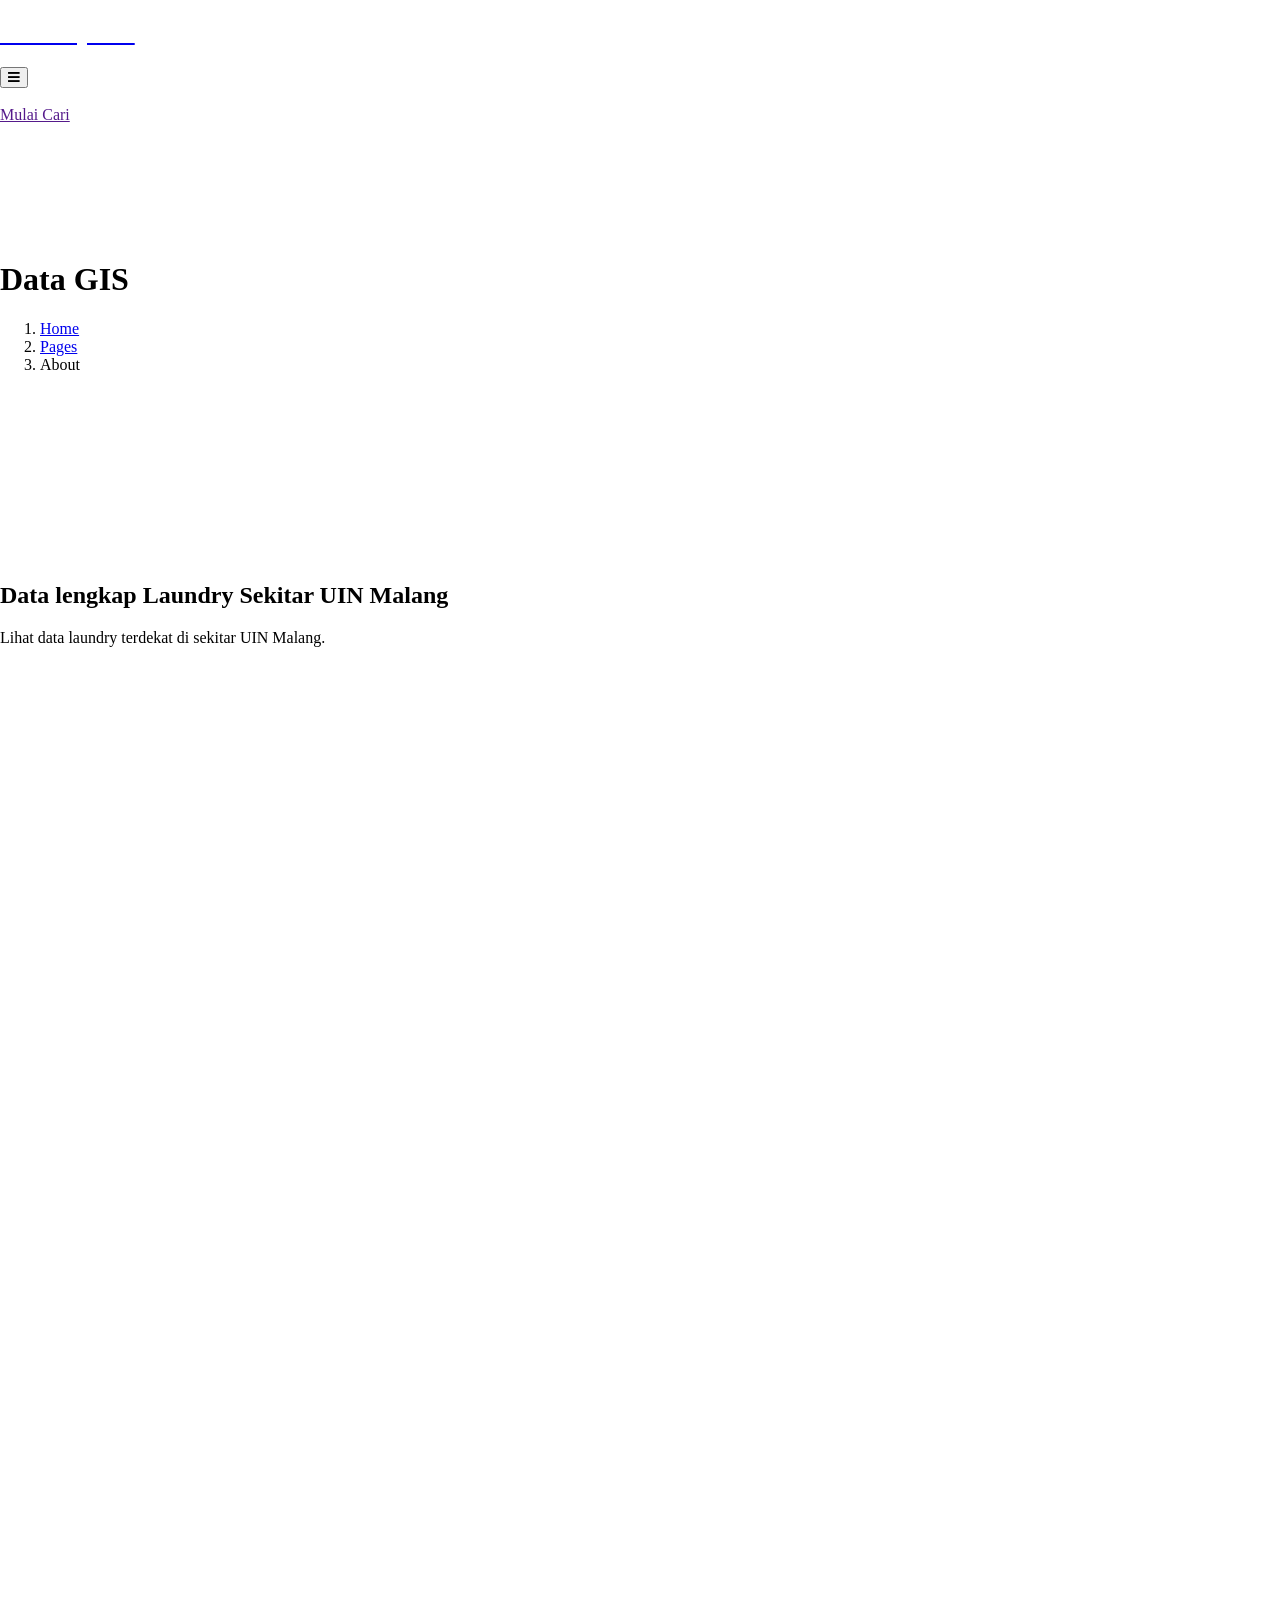
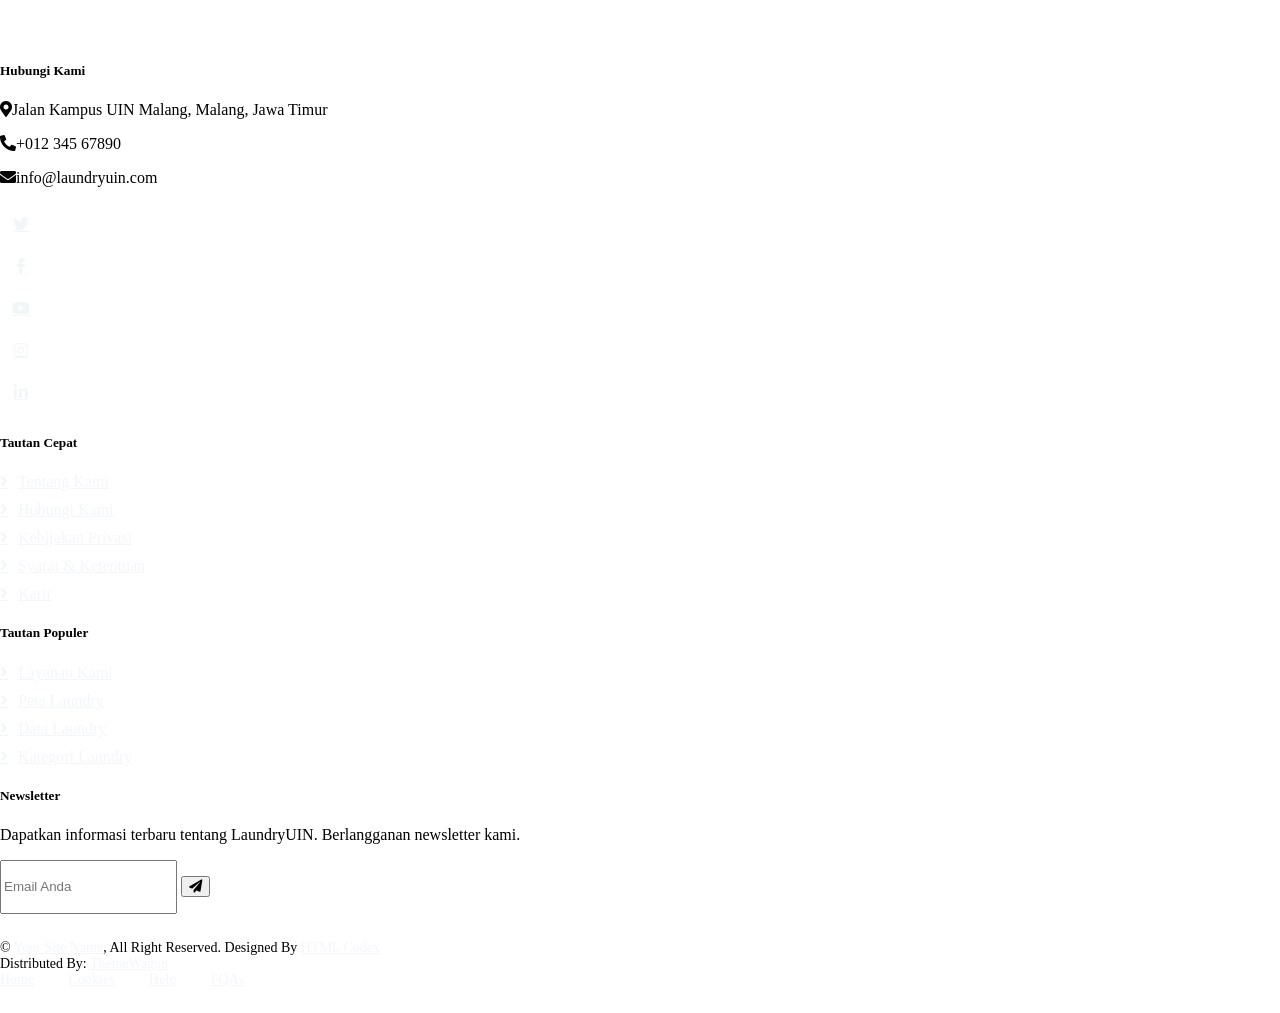
==== data.html @ 1e0da0b4 "Adding the Project into Github" ====
<!DOCTYPE html>
<html lang="en">
  <head>
    <meta charset="utf-8" />
    <title>BizConsult - Consulting HTML Template</title>
    <meta content="width=device-width, initial-scale=1.0" name="viewport" />
    <meta content="" name="keywords" />
    <meta content="" name="description" />

    <!-- Favicon -->
    <link href="img/favicon.ico" rel="icon" />

    <!-- Google Web Fonts -->
    <link rel="preconnect" href="https://fonts.googleapis.com" />
    <link rel="preconnect" href="https://fonts.gstatic.com" crossorigin />
    <link
      href="https://fonts.googleapis.com/css2?family=Heebo:wght@400;500;600&family=Inter:wght@700;800&display=swap"
      rel="stylesheet"
    />

    <!-- Icon Font Stylesheet -->
    <link
      href="https://cdnjs.cloudflare.com/ajax/libs/font-awesome/5.10.0/css/all.min.css"
      rel="stylesheet"
    />
    <link
      href="https://cdn.jsdelivr.net/npm/bootstrap-icons@1.4.1/font/bootstrap-icons.css"
      rel="stylesheet"
    />

    <!-- Libraries Stylesheet -->
    <link href="lib/animate/animate.min.css" rel="stylesheet" />
    <link href="lib/owlcarousel/assets/owl.carousel.min.css" rel="stylesheet" />

    <!-- Customized Bootstrap Stylesheet -->
    <link href="css/bootstrap.min.css" rel="stylesheet" />

    <!-- Template Stylesheet -->
    <link href="css/style.css" rel="stylesheet" />
    <style>
      body {
        margin: 0;
        padding: 0;
      }

      iframe {
        width: 100%;
        height: 100vh; /* Tinggi 100% dari viewport height */
        border: none;
      }
    </style>
  </head>

  <body>
    <div class="container-xxl bg-white p-0">
      <!-- Spinner Start -->
      <div
        id="spinner"
        class="show bg-white position-fixed translate-middle w-100 vh-100 top-50 start-50 d-flex align-items-center justify-content-center"
      >
        <div
          class="spinner-border text-primary"
          style="width: 3rem; height: 3rem"
          role="status"
        >
          <span class="sr-only">Loading...</span>
        </div>
      </div>
      <!-- Spinner End -->

      <!-- Navbar & Hero Start -->
      <div class="container-xxl position-relative p-0">
        <nav
          class="navbar navbar-expand-lg navbar-light px-4 px-lg-5 py-3 py-lg-0"
        >
          <a href="index.html" class="navbar-brand p-0">
            <h1 class="m-0">LaundryUIN</h1>
            <!-- <img src="img/logo.png" alt="Logo"> -->
          </a>
          <button
            class="navbar-toggler"
            type="button"
            data-bs-toggle="collapse"
            data-bs-target="#navbarCollapse"
          >
            <span class="fa fa-bars"></span>
          </button>
          <div class="collapse navbar-collapse" id="navbarCollapse">
            <div class="navbar-nav ms-auto py-0">
              <a href="index.html" class="nav-item nav-link">Home</a>
              <a href="peta.html" class="nav-item nav-link">Peta GIS</a>
              <a href="data.html" class="nav-item nav-link active"
                >Data Laundry</a
              >
              <a href="kategori.html" class="nav-item nav-link"
                >Kategori Laundry</a
              >
            </div>
            <a
              href=""
              class="btn btn-light rounded-pill text-primary py-2 px-4 ms-lg-5"
              >Mulai Cari</a
            >
          </div>
        </nav>

        <div class="container-xxl bg-primary page-header">
          <div class="container text-center">
            <h1 class="text-white animated zoomIn mb-3">Data GIS</h1>
            <nav aria-label="breadcrumb">
              <ol class="breadcrumb justify-content-center">
                <li class="breadcrumb-item">
                  <a class="text-white" href="#">Home</a>
                </li>
                <li class="breadcrumb-item">
                  <a class="text-white" href="#">Pages</a>
                </li>
                <li
                  class="breadcrumb-item text-white active"
                  aria-current="page"
                >
                  About
                </li>
              </ol>
            </nav>
          </div>
        </div>
      </div>
      <!-- Navbar & Hero End -->

      <!-- WebGIS Section Start -->
      <div class="container-xxl">
        <div class="text-center my-5">
          <h2 class="mb-4">Data lengkap Laundry Sekitar UIN Malang</h2>
          <p class="text-muted">
            Lihat data laundry terdekat di sekitar UIN Malang.
          </p>
        </div>
        <!-- Embedded WebGIS -->
        <iframe
          src="http://localhost:8080/mapstore/dashboard-embedded.html#/55"
        ></iframe>
      </div>
      <!-- WebGIS Section End -->

      <!-- Footer Start -->
      <div
        class="container-fluid bg-dark text-light footer pt-5 wow fadeIn"
        data-wow-delay="0.1s"
        style="margin-top: 6rem"
      >
        <div class="container py-5">
          <div class="row g-5">
            <div class="col-md-6 col-lg-3">
              <h5 class="text-white mb-4">Hubungi Kami</h5>
              <p>
                <i class="fa fa-map-marker-alt me-3"></i>Jalan Kampus UIN
                Malang, Malang, Jawa Timur
              </p>
              <p><i class="fa fa-phone-alt me-3"></i>+012 345 67890</p>
              <p><i class="fa fa-envelope me-3"></i>info@laundryuin.com</p>
              <div class="d-flex pt-2">
                <a class="btn btn-outline-light btn-social" href="#"
                  ><i class="fab fa-twitter"></i
                ></a>
                <a class="btn btn-outline-light btn-social" href="#"
                  ><i class="fab fa-facebook-f"></i
                ></a>
                <a class="btn btn-outline-light btn-social" href="#"
                  ><i class="fab fa-youtube"></i
                ></a>
                <a class="btn btn-outline-light btn-social" href="#"
                  ><i class="fab fa-instagram"></i
                ></a>
                <a class="btn btn-outline-light btn-social" href="#"
                  ><i class="fab fa-linkedin-in"></i
                ></a>
              </div>
            </div>
            <div class="col-md-6 col-lg-3">
              <h5 class="text-white mb-4">Tautan Cepat</h5>
              <a class="btn btn-link" href="#">Tentang Kami</a>
              <a class="btn btn-link" href="#">Hubungi Kami</a>
              <a class="btn btn-link" href="#">Kebijakan Privasi</a>
              <a class="btn btn-link" href="#">Syarat & Ketentuan</a>
              <a class="btn btn-link" href="#">Karir</a>
            </div>
            <div class="col-md-6 col-lg-3">
              <h5 class="text-white mb-4">Tautan Populer</h5>
              <a class="btn btn-link" href="#">Layanan Kami</a>
              <a class="btn btn-link" href="#">Peta Laundry</a>
              <a class="btn btn-link" href="#">Data Laundry</a>
              <a class="btn btn-link" href="#">Kategori Laundry</a>
              <!-- Tambahkan tautan populer lainnya sesuai kebutuhan -->
            </div>
            <div class="col-md-6 col-lg-3">
              <h5 class="text-white mb-4">Newsletter</h5>
              <p>
                Dapatkan informasi terbaru tentang LaundryUIN. Berlangganan
                newsletter kami.
              </p>
              <div class="position-relative w-100 mt-3">
                <input
                  class="form-control border-0 rounded-pill w-100 ps-4 pe-5"
                  type="text"
                  placeholder="Email Anda"
                  style="height: 48px"
                />
                <button
                  type="button"
                  class="btn shadow-none position-absolute top-0 end-0 mt-1 me-2"
                >
                  <i class="fa fa-paper-plane text-primary fs-4"></i>
                </button>
              </div>
            </div>
          </div>
        </div>
        <div class="container">
          <div class="copyright">
            <div class="row">
              <div class="col-md-6 text-center text-md-start mb-3 mb-md-0">
                &copy; <a class="border-bottom" href="#">Your Site Name</a>, All
                Right Reserved.

                <!--/*** This template is free as long as you keep the footer author’s credit link/attribution link/backlink. If you'd like to use the template without the footer author’s credit link/attribution link/backlink, you can purchase the Credit Removal License from "https://htmlcodex.com/credit-removal". Thank you for your support. ***/-->
                Designed By
                <a class="border-bottom" href="https://htmlcodex.com"
                  >HTML Codex</a
                >
                <br />Distributed By:
                <a
                  class="border-bottom"
                  href="https://themewagon.com"
                  target="_blank"
                  >ThemeWagon</a
                >
              </div>
              <div class="col-md-6 text-center text-md-end">
                <div class="footer-menu">
                  <a href="">Home</a>
                  <a href="">Cookies</a>
                  <a href="">Help</a>
                  <a href="">FQAs</a>
                </div>
              </div>
            </div>
          </div>
        </div>
      </div>
      <!-- Footer End -->

      <!-- Back to Top -->
      <a href="#" class="btn btn-lg btn-primary btn-lg-square back-to-top"
        ><i class="bi bi-arrow-up"></i
      ></a>
    </div>

    <!-- JavaScript Libraries -->
    <script src="https://code.jquery.com/jquery-3.4.1.min.js"></script>
    <script src="https://cdn.jsdelivr.net/npm/bootstrap@5.0.0/dist/js/bootstrap.bundle.min.js"></script>
    <script src="lib/wow/wow.min.js"></script>
    <script src="lib/easing/easing.min.js"></script>
    <script src="lib/waypoints/waypoints.min.js"></script>
    <script src="lib/owlcarousel/owl.carousel.min.js"></script>

    <!-- Template Javascript -->
    <script src="js/main.js"></script>
  </body>
</html>
---- css/style.css ----
/********** Template CSS **********/
:root {
    --primary: #00B98E;
    --light: #F3F6F8;
    --dark: #0E2E50;
}


/*** Spinner ***/
#spinner {
    opacity: 0;
    visibility: hidden;
    transition: opacity .5s ease-out, visibility 0s linear .5s;
    z-index: 99999;
}

#spinner.show {
    transition: opacity .5s ease-out, visibility 0s linear 0s;
    visibility: visible;
    opacity: 1;
}

.back-to-top {
    position: fixed;
    display: none;
    right: 45px;
    bottom: 45px;
    z-index: 99;
}

.my-6 {
    margin-top: 6rem;
    margin-bottom: 6rem;
}

.py-6 {
    padding-top: 6rem;
    padding-bottom: 6rem;
}


/*** Button ***/
.btn {
    font-weight: 500;
    transition: .5s;
}

.btn.btn-primary,
.btn.btn-outline-primary:hover {
    color: #FFFFFF;
}

.btn-square {
    width: 38px;
    height: 38px;
}

.btn-sm-square {
    width: 32px;
    height: 32px;
}

.btn-lg-square {
    width: 48px;
    height: 48px;
}

.btn-square,
.btn-sm-square,
.btn-lg-square {
    padding: 0;
    display: flex;
    align-items: center;
    justify-content: center;
    font-weight: normal;
    border-radius: 50px;
}


/*** Navbar ***/
.navbar .navbar-nav .nav-link {
    position: relative;
    margin-left: 25px;
    padding: 35px 0;
    color: #FFFFFF;
    font-weight: 500;
    outline: none;
    transition: .5s;
}

.navbar .navbar-nav .nav-link:hover,
.navbar .navbar-nav .nav-link.active {
    color: #FFFFFF;
}

.sticky-top.navbar .navbar-nav .nav-link {
    padding: 20px 0;
    color: var(--dark);
}

.sticky-top.navbar .navbar-nav .nav-link:hover,
.sticky-top.navbar .navbar-nav .nav-link.active {
    color: var(--primary);
}

.navbar .navbar-brand h1 {
    color: #FFFFFF;
}

.navbar .navbar-brand img {
    max-height: 60px;
    transition: .5s;
}

.sticky-top.navbar .navbar-brand img {
    max-height: 45px;
}

@media (max-width: 991.98px) {
    .sticky-top.navbar {
        position: relative;
        background: #FFFFFF;
    }

    .navbar .navbar-collapse {
        margin-top: 15px;
        border-top: 1px solid #DDDDDD;
    }

    .navbar .navbar-nav .nav-link,
    .sticky-top.navbar .navbar-nav .nav-link {
        padding: 10px 0;
        margin-left: 0;
        color: var(--dark);
    }

    .navbar .navbar-nav .nav-link:hover,
    .navbar .navbar-nav .nav-link.active {
        color: var(--primary);
    }

    .navbar .navbar-brand h1 {
        color: var(--primary);
    }

    .navbar .navbar-brand img {
        max-height: 45px;
    }
}

@media (min-width: 992px) {
    .navbar {
        position: absolute;
        width: 100%;
        top: 0;
        left: 0;
        border-bottom: 1px solid rgba(256, 256, 256, .2);
        z-index: 999;
    }
    
    .sticky-top.navbar {
        position: fixed;
        background: #FFFFFF;
    }

    .navbar .navbar-nav .nav-link::before {
        position: absolute;
        content: "";
        width: 100%;
        height: 2px;
        bottom: 10px;
        left: 0;
        background: #FFFFFF;
        opacity: 0;
        transition: .5s;
    }

    .sticky-top.navbar .navbar-nav .nav-link::before {
        background: var(--primary);
    }

    .navbar .navbar-nav .nav-link:hover::before,
    .navbar .navbar-nav .nav-link.active::before {
        bottom: -1px;
        left: 0;
        opacity: 1;
    }

    .navbar .navbar-nav .nav-link.nav-contact::before {
        display: none;
    }

    .sticky-top.navbar .navbar-brand h1 {
        color: var(--primary);
    }

    .navbar .nav-item .dropdown-menu {
        display: block;
        visibility: hidden;
        top: 100%;
        transform: rotateX(-75deg);
        transform-origin: 0% 0%;
        transition: .5s;
        opacity: 0;
    }

    .navbar .nav-item:hover .dropdown-menu {
        transform: rotateX(0deg);
        visibility: visible;
        transition: .5s;
        opacity: 1;
    }
}


/*** Hero Header ***/
.hero-header {
    margin-bottom: 6rem;
    padding: 12rem 0 9rem 0;
    background: url(../img/shape-bottom.png) center bottom no-repeat;
}

.page-header {
    margin-bottom: 6rem;
    padding: 12rem 0 6rem 0;
}

@media (max-width: 991.98px) {
    .hero-header {
        padding: 6rem 0 9rem 0;
    }

    .page-header {
        padding: 6rem 0;
    }
}

.page-header .breadcrumb-item+.breadcrumb-item::before {
    color: rgba(256, 256, 256, .5);
}


/*** Service ***/
.service-item {
    box-shadow: 0 0 45px rgba(0, 0, 0, .07);
    border: 1px solid transparent;
    transition: .5s;
}

.service-item:hover {
    box-shadow: none;
    border-color: var(--primary);
}

.service-item .service-icon,
.service-item .service-btn {
    margin: -1px 0 0 -1px;
    width: 65px;
    height: 65px;
    display: flex;
    align-items: center;
    justify-content: center;
    color: #FFFFFF;
    background: var(--primary);
    border-radius: 5px 0;
    transition: .5s;
}

.service-item .service-btn {
    margin: -1px -1px 0 0;
    border-radius: 0 5px;
    opacity: 0;
}

.service-item:hover .service-btn {
    opacity: 1;
}


/*** Testimonial ***/
.testimonial-carousel .owl-item .testimonial-item {
    box-shadow: 0 0 45px rgba(0, 0, 0, .07);
    border: 1px solid transparent;
    transform: scale(.85);
    transition: .5s;
}

.testimonial-carousel .owl-item.center .testimonial-item {
    box-shadow: none;
    border-color: var(--primary);
    transform: scale(1);
}

.testimonial-carousel .owl-item .testimonial-item img {
    width: 50px;
    height: 50px;
}

.testimonial-carousel .owl-nav {
    margin-top: 20px;
    display: flex;
    justify-content: center;
}

.testimonial-carousel .owl-nav .owl-prev,
.testimonial-carousel .owl-nav .owl-next {
    margin: 0 12px;
    width: 40px;
    height: 40px;
    display: flex;
    align-items: center;
    justify-content: center;
    color: var(--primary);
    border: 1px solid var(--primary);
    border-radius: 45px;
    transition: .5s;
}

.testimonial-carousel .owl-nav .owl-prev:hover,
.testimonial-carousel .owl-nav .owl-next:hover {
    color: #FFFFFF;
    background: var(--primary);
}


/*** Team ***/
.team-item {
    position: relative;
    padding: 30px;
    text-align: center;
    transition: .5s;
    z-index: 1;
}

.team-item::before,
.team-item::after {
    position: absolute;
    content: "";
    width: 100%;
    height: 40%;
    top: 0;
    left: 0;
    border-radius: 5px;
    background: #FFFFFF;
    box-shadow: 0 0 45px rgba(0, 0, 0, .07);
    transition: .5s;
    z-index: -1;
}

.team-item::after {
    top: auto;
    bottom: 0;
}

.team-item:hover::before,
.team-item:hover::after {
    background: var(--primary);
}

.team-item h5,
.team-item p {
    transition: .5s;
}

.team-item:hover h5,
.team-item:hover p {
    color: #FFFFFF;
}

.team-item img {
    padding: 15px;
    border: 1px solid var(--primary);
}


/*** Footer ***/
.footer .btn.btn-social {
    margin-right: 5px;
    width: 40px;
    height: 40px;
    display: flex;
    align-items: center;
    justify-content: center;
    color: var(--light);
    border: 1px solid rgba(256, 256, 256, .1);
    border-radius: 40px;
    transition: .3s;
}

.footer .btn.btn-social:hover {
    color: var(--primary);
}

.footer .btn.btn-link {
    display: block;
    margin-bottom: 10px;
    padding: 0;
    text-align: left;
    color: var(--light);
    font-weight: normal;
    transition: .3s;
}

.footer .btn.btn-link::before {
    position: relative;
    content: "\f105";
    font-family: "Font Awesome 5 Free";
    font-weight: 900;
    margin-right: 10px;
}

.footer .btn.btn-link:hover {
    letter-spacing: 1px;
    box-shadow: none;
}

.footer .copyright {
    padding: 25px 0;
    font-size: 14px;
    border-top: 1px solid rgba(256, 256, 256, .1);
}

.footer .copyright a {
    color: var(--light);
}

.footer .footer-menu a {
    margin-right: 15px;
    padding-right: 15px;
    border-right: 1px solid rgba(255, 255, 255, .1);
}

.footer .footer-menu a:last-child {
    margin-right: 0;
    padding-right: 0;
    border-right: none;
}
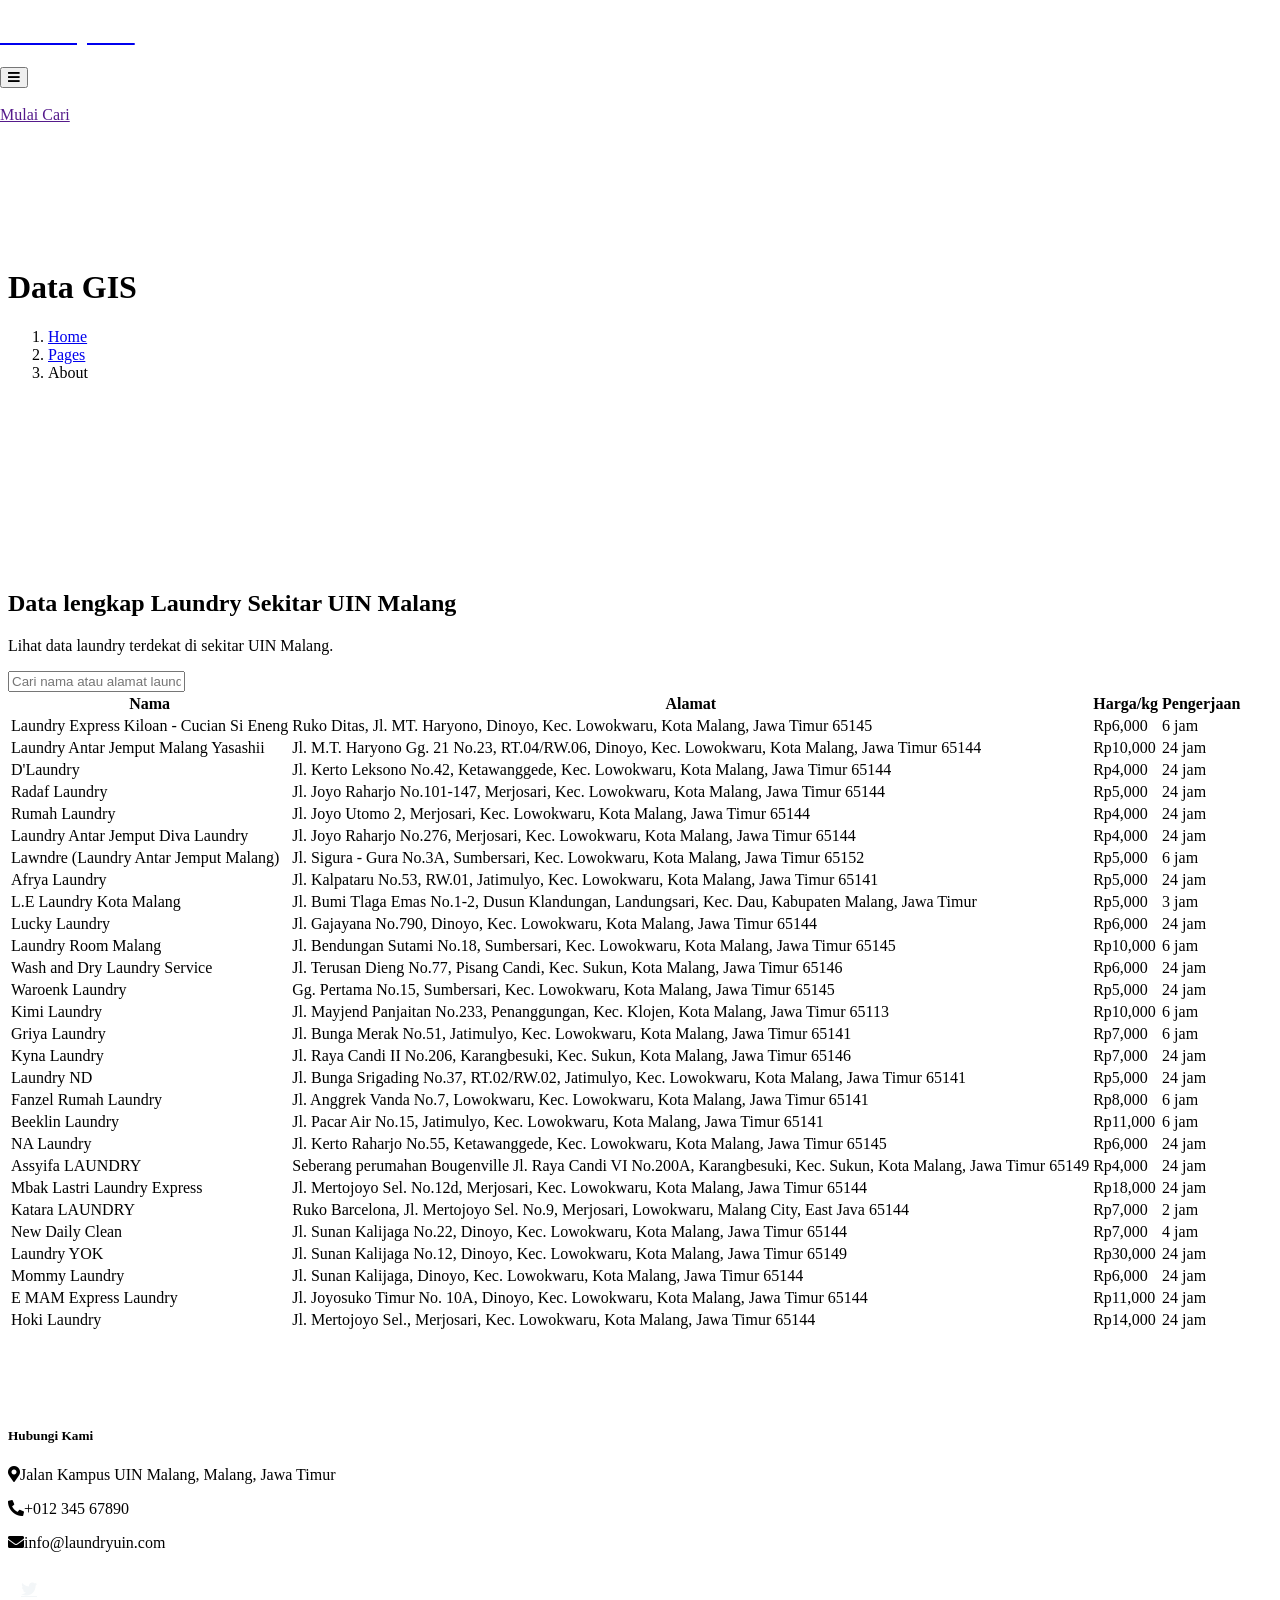
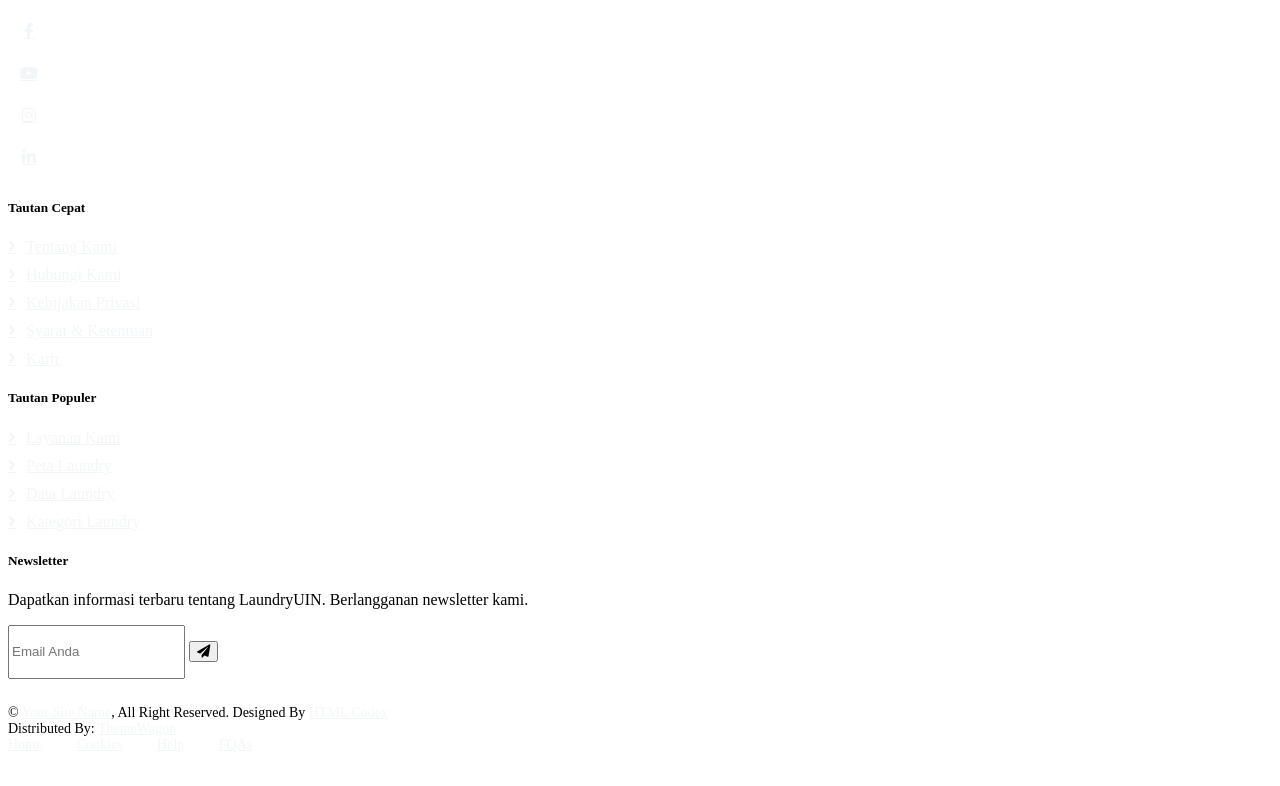
==== commit a47a14eb: "Replace broken Mapstore iframes with a real, self-contained Leaflet/JS app Every page (index, peta, " ====
--- a/data.html
+++ b/data.html
@@ -2,7 +2,7 @@
 <html lang="en">
   <head>
     <meta charset="utf-8" />
-    <title>BizConsult - Consulting HTML Template</title>
+    <title>LaundryUIN - Data GIS</title>
     <meta content="width=device-width, initial-scale=1.0" name="viewport" />
     <meta content="" name="keywords" />
     <meta content="" name="description" />
@@ -37,18 +37,6 @@
 
     <!-- Template Stylesheet -->
     <link href="css/style.css" rel="stylesheet" />
-    <style>
-      body {
-        margin: 0;
-        padding: 0;
-      }
-
-      iframe {
-        width: 100%;
-        height: 100vh; /* Tinggi 100% dari viewport height */
-        border: none;
-      }
-    </style>
   </head>
 
   <body>
@@ -137,9 +125,27 @@
           </p>
         </div>
         <!-- Embedded WebGIS -->
-        <iframe
-          src="http://localhost:8080/mapstore/dashboard-embedded.html#/55"
-        ></iframe>
+        <div class="mb-3">
+          <input
+            type="text"
+            id="laundry-search"
+            class="form-control"
+            placeholder="Cari nama atau alamat laundry..."
+          />
+        </div>
+        <div class="table-responsive mb-5">
+          <table class="table table-striped align-middle">
+            <thead>
+              <tr>
+                <th>Nama</th>
+                <th>Alamat</th>
+                <th class="text-end">Harga/kg</th>
+                <th class="text-end">Pengerjaan</th>
+              </tr>
+            </thead>
+            <tbody id="laundry-table-body"></tbody>
+          </table>
+        </div>
       </div>
       <!-- WebGIS Section End -->
 
@@ -266,5 +272,12 @@
 
     <!-- Template Javascript -->
     <script src="js/main.js"></script>
+
+    <!-- Laundry Data Table -->
+    <script src="js/laundry-data.js"></script>
+    <script src="js/data-table.js"></script>
+    <script>
+      initLaundryTable("laundry-table-body", "laundry-search");
+    </script>
   </body>
 </html>
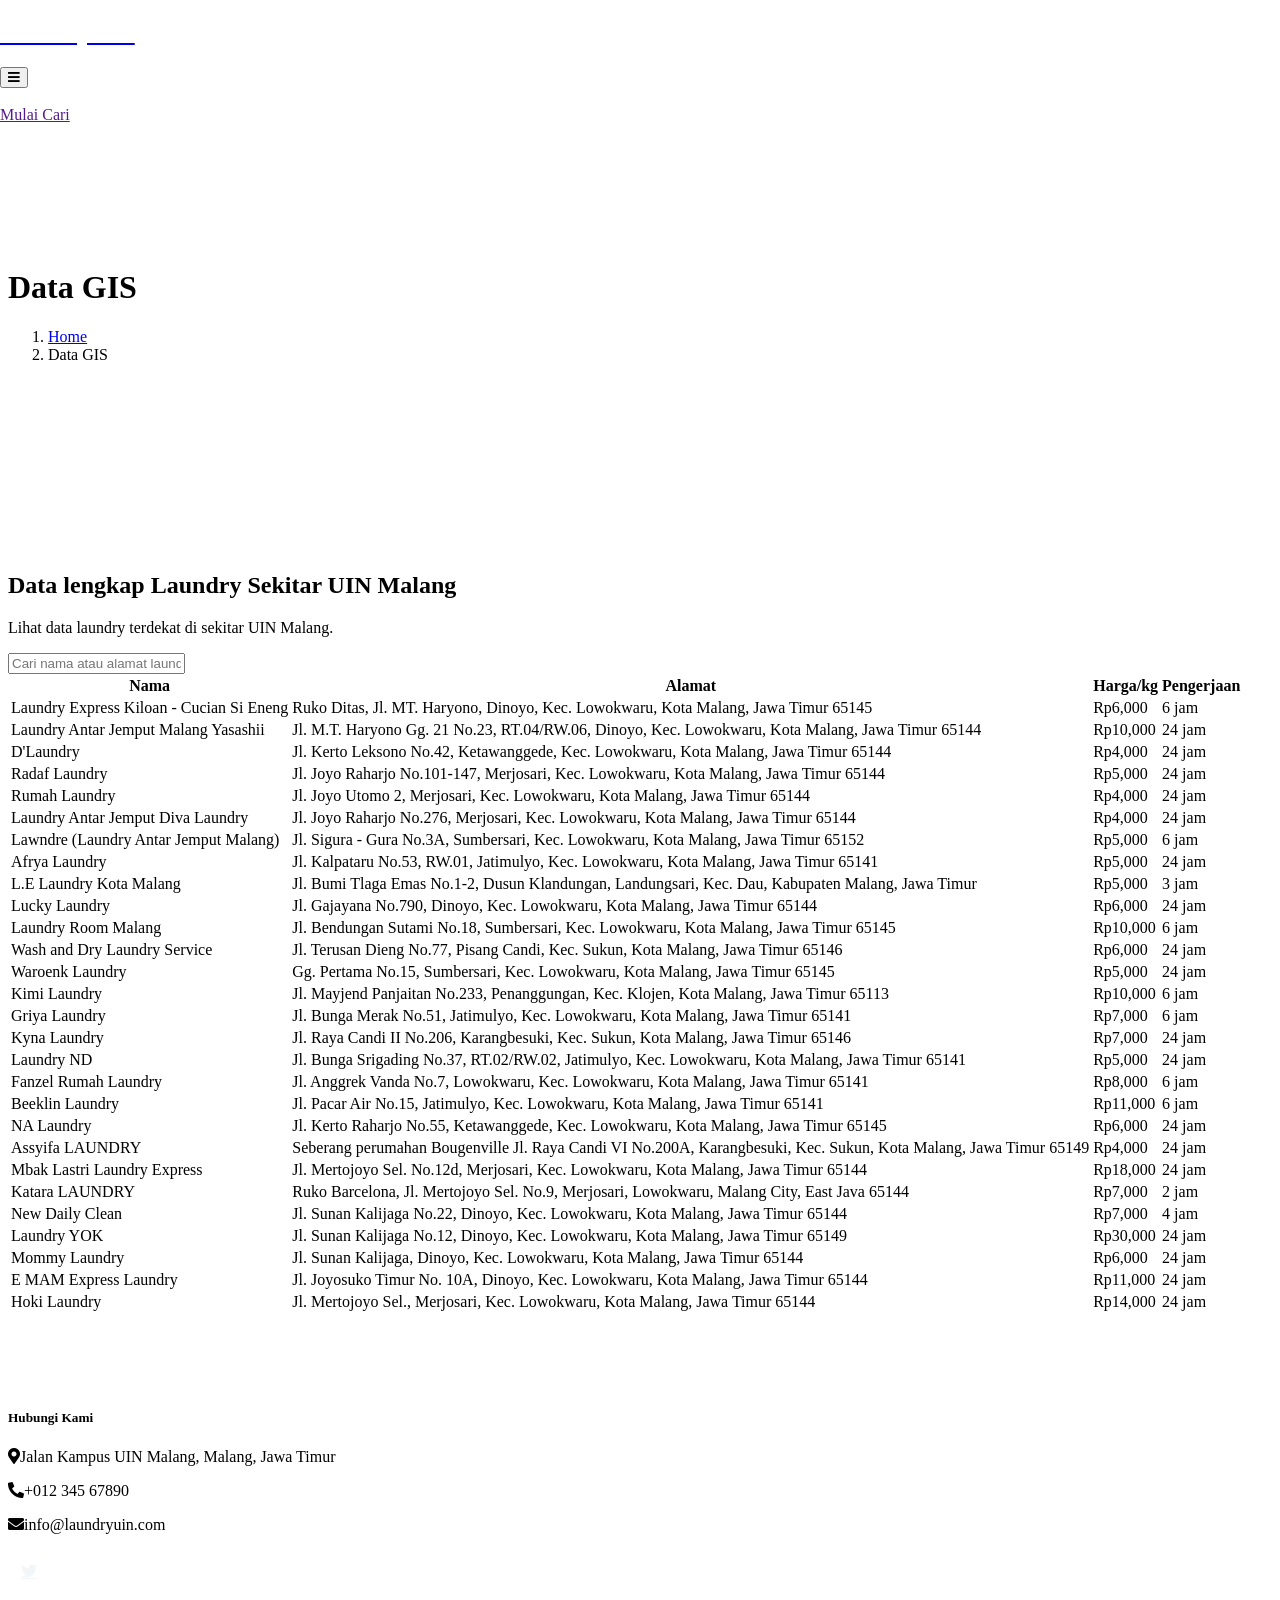
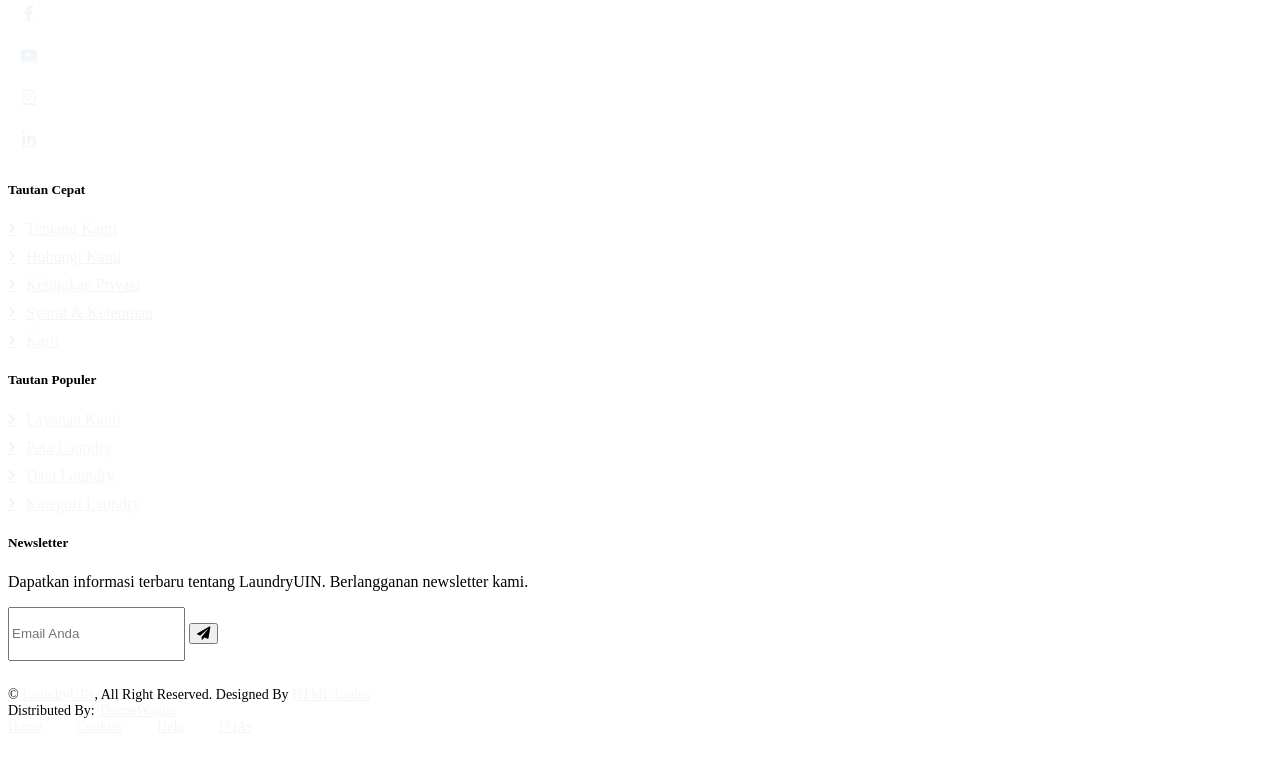
==== commit df3e26dd: "Finish feature.html and team.html, fix site-wide nav and breadcrumb leftovers feature.html and team." ====
--- a/data.html
+++ b/data.html
@@ -81,8 +81,10 @@
                 >Data Laundry</a
               >
               <a href="kategori.html" class="nav-item nav-link"
-                >Kategori Laundry</a
+                >Dashboard Laundry</a
               >
+              <a href="feature.html" class="nav-item nav-link">Fitur</a>
+              <a href="team.html" class="nav-item nav-link">Tim</a>
             </div>
             <a
               href=""
@@ -98,16 +100,13 @@
             <nav aria-label="breadcrumb">
               <ol class="breadcrumb justify-content-center">
                 <li class="breadcrumb-item">
-                  <a class="text-white" href="#">Home</a>
-                </li>
-                <li class="breadcrumb-item">
-                  <a class="text-white" href="#">Pages</a>
+                  <a class="text-white" href="index.html">Home</a>
                 </li>
                 <li
                   class="breadcrumb-item text-white active"
                   aria-current="page"
                 >
-                  About
+                  Data GIS
                 </li>
               </ol>
             </nav>
@@ -226,7 +225,7 @@
           <div class="copyright">
             <div class="row">
               <div class="col-md-6 text-center text-md-start mb-3 mb-md-0">
-                &copy; <a class="border-bottom" href="#">Your Site Name</a>, All
+                &copy; <a class="border-bottom" href="#">LaundryUIN</a>, All
                 Right Reserved.
 
                 <!--/*** This template is free as long as you keep the footer author’s credit link/attribution link/backlink. If you'd like to use the template without the footer author’s credit link/attribution link/backlink, you can purchase the Credit Removal License from "https://htmlcodex.com/credit-removal". Thank you for your support. ***/-->
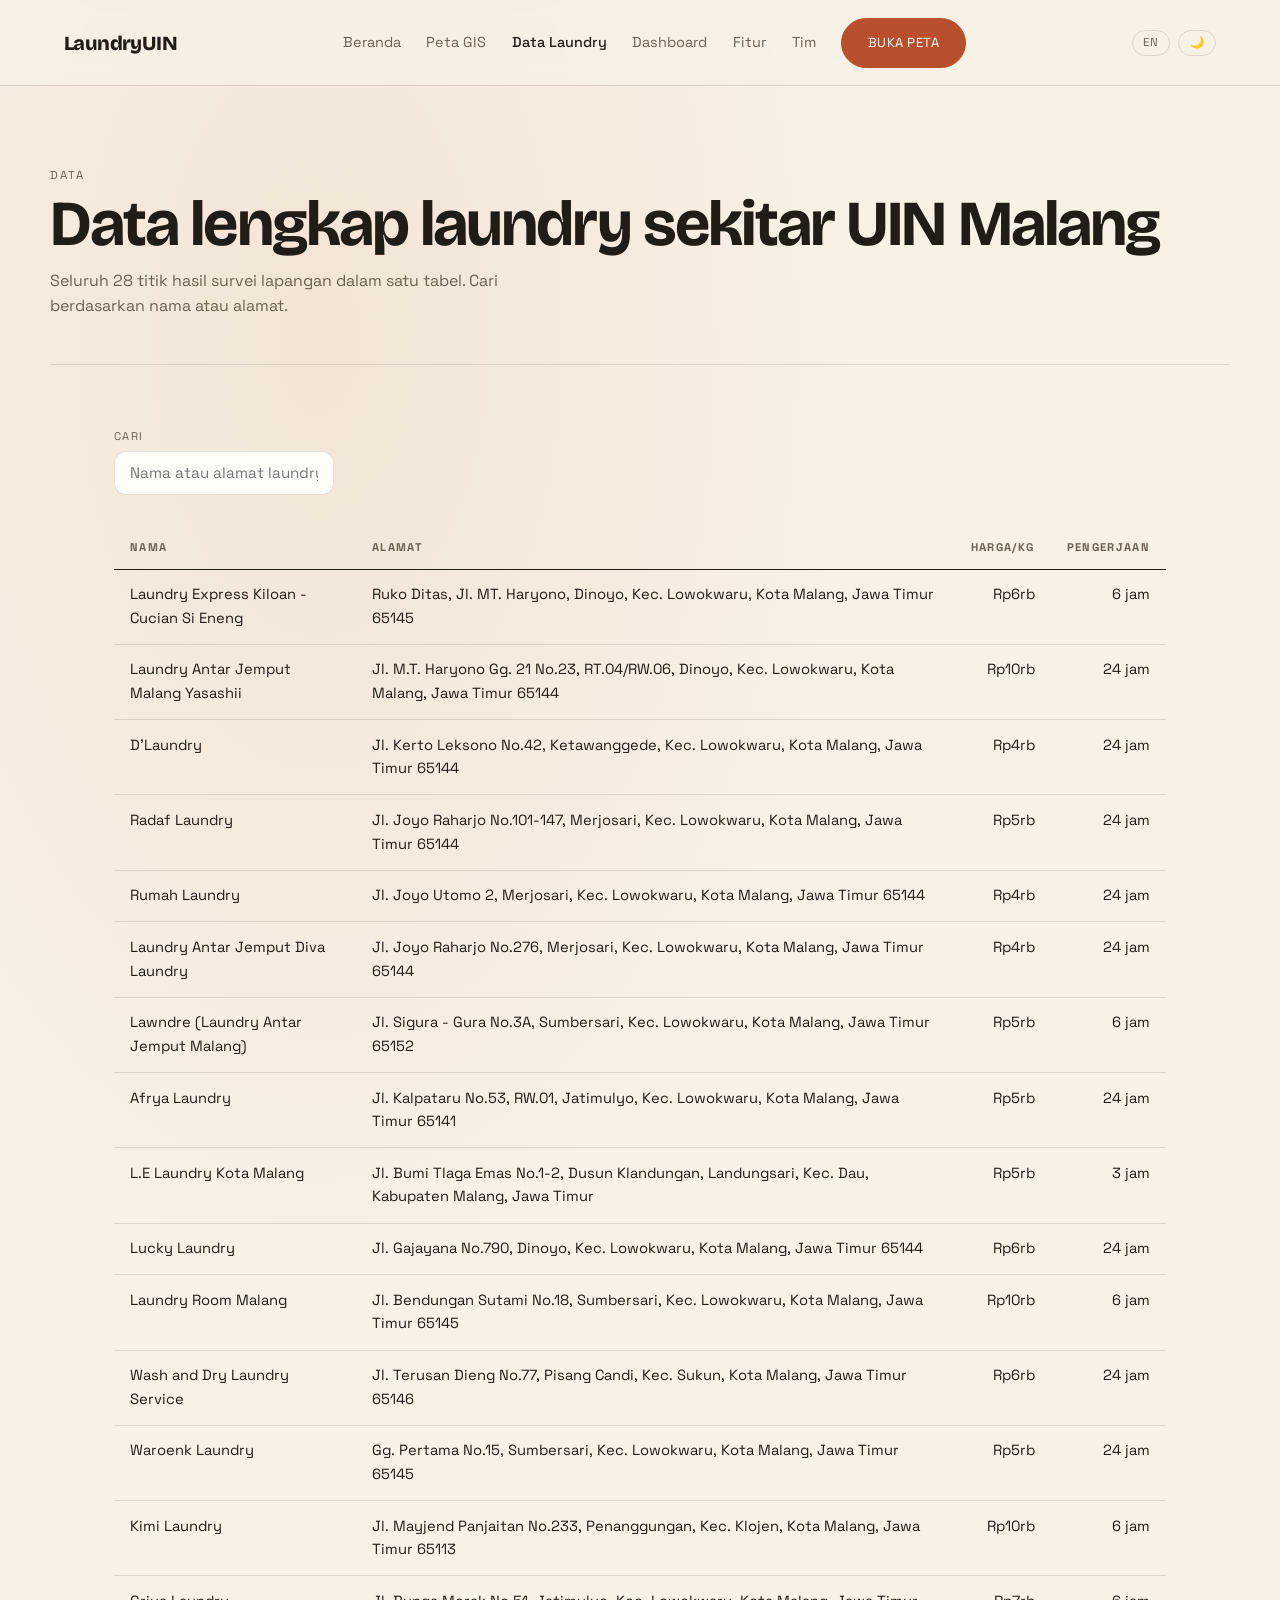
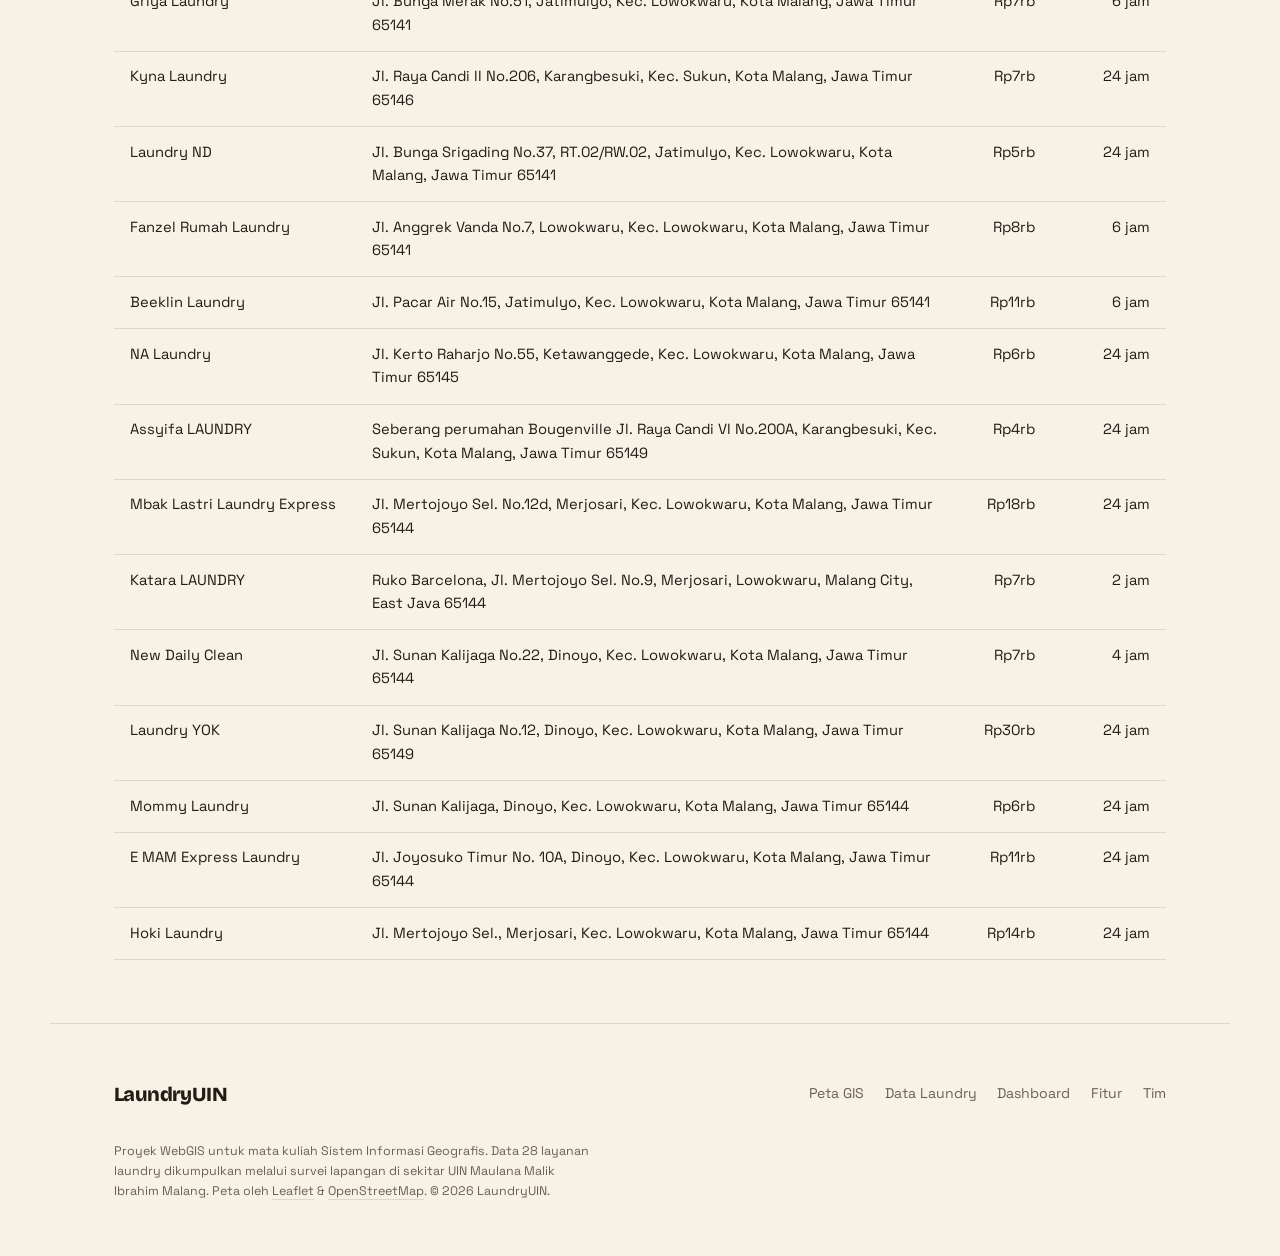
==== commit b05ab9cf: "Roll warm-local design system to all 6 pages; add light/dark + ID/EN toggles Every page now uses the" ====
--- a/data.html
+++ b/data.html
@@ -1,280 +1,137 @@
 <!DOCTYPE html>
-<html lang="en">
+<html lang="id">
   <head>
     <meta charset="utf-8" />
-    <title>LaundryUIN - Data GIS</title>
-    <meta content="width=device-width, initial-scale=1.0" name="viewport" />
-    <meta content="" name="keywords" />
-    <meta content="" name="description" />
+    <title>Data Laundry — LaundryUIN</title>
+    <meta name="viewport" content="width=device-width, initial-scale=1.0" />
+    <meta
+      name="description"
+      content="Tabel lengkap 28 layanan laundry di sekitar UIN Malang yang bisa dicari berdasarkan nama atau alamat, lengkap dengan harga per kilo dan waktu pengerjaan."
+    />
+    <script>
+      (function () {
+        try {
+          var s = window.localStorage;
+          var th = s.getItem("theme");
+          if (th === "dark" || th === "light")
+            document.documentElement.dataset.theme = th;
+          var lg = s.getItem("lang");
+          if (lg === "en" || lg === "id") document.documentElement.lang = lg;
+        } catch (e) {}
+      })();
+    </script>
 
-    <!-- Favicon -->
     <link href="img/favicon.ico" rel="icon" />
 
-    <!-- Google Web Fonts -->
     <link rel="preconnect" href="https://fonts.googleapis.com" />
     <link rel="preconnect" href="https://fonts.gstatic.com" crossorigin />
     <link
-      href="https://fonts.googleapis.com/css2?family=Heebo:wght@400;500;600&family=Inter:wght@700;800&display=swap"
+      href="https://fonts.googleapis.com/css2?family=Bricolage+Grotesque:opsz,wght@12..96,600;12..96,700;12..96,800&family=Space+Grotesk:wght@400;500;600&display=swap"
       rel="stylesheet"
     />
 
-    <!-- Icon Font Stylesheet -->
-    <link
-      href="https://cdnjs.cloudflare.com/ajax/libs/font-awesome/5.10.0/css/all.min.css"
-      rel="stylesheet"
-    />
-    <link
-      href="https://cdn.jsdelivr.net/npm/bootstrap-icons@1.4.1/font/bootstrap-icons.css"
-      rel="stylesheet"
-    />
-
-    <!-- Libraries Stylesheet -->
-    <link href="lib/animate/animate.min.css" rel="stylesheet" />
-    <link href="lib/owlcarousel/assets/owl.carousel.min.css" rel="stylesheet" />
-
-    <!-- Customized Bootstrap Stylesheet -->
-    <link href="css/bootstrap.min.css" rel="stylesheet" />
-
-    <!-- Template Stylesheet -->
-    <link href="css/style.css" rel="stylesheet" />
+    <link href="css/home.css" rel="stylesheet" />
   </head>
 
   <body>
-    <div class="container-xxl bg-white p-0">
-      <!-- Spinner Start -->
-      <div
-        id="spinner"
-        class="show bg-white position-fixed translate-middle w-100 vh-100 top-50 start-50 d-flex align-items-center justify-content-center"
-      >
-        <div
-          class="spinner-border text-primary"
-          style="width: 3rem; height: 3rem"
-          role="status"
+    <header class="nav">
+      <a href="index.html" class="nav__brand">LaundryUIN</a>
+      <nav class="nav__links">
+        <a href="index.html" data-i18n="nav.home">Beranda</a>
+        <a href="peta.html" data-i18n="nav.map">Peta GIS</a>
+        <a href="data.html" aria-current="page" data-i18n="nav.data">Data Laundry</a>
+        <a href="kategori.html" data-i18n="nav.dashboard">Dashboard</a>
+        <a href="feature.html" data-i18n="nav.features">Fitur</a>
+        <a href="team.html" data-i18n="nav.team">Tim</a>
+        <a href="peta.html" class="btn" data-i18n="nav.cta">Buka Peta</a>
+      </nav>
+      <div class="nav__controls">
+        <button class="toggle-btn" id="lang-toggle" type="button">EN</button>
+        <button
+          class="toggle-btn"
+          id="theme-toggle"
+          type="button"
+          aria-label="Beralih ke tema gelap"
         >
-          <span class="sr-only">Loading...</span>
-        </div>
+          🌙
+        </button>
+        <button
+          class="nav__toggle"
+          type="button"
+          aria-label="Buka menu"
+          aria-expanded="false"
+          data-i18n-attr="aria-label:a11y.menu"
+        >
+          &#9776;
+        </button>
       </div>
-      <!-- Spinner End -->
+    </header>
 
-      <!-- Navbar & Hero Start -->
-      <div class="container-xxl position-relative p-0">
-        <nav
-          class="navbar navbar-expand-lg navbar-light px-4 px-lg-5 py-3 py-lg-0"
-        >
-          <a href="index.html" class="navbar-brand p-0">
-            <h1 class="m-0">LaundryUIN</h1>
-            <!-- <img src="img/logo.png" alt="Logo"> -->
-          </a>
-          <button
-            class="navbar-toggler"
-            type="button"
-            data-bs-toggle="collapse"
-            data-bs-target="#navbarCollapse"
-          >
-            <span class="fa fa-bars"></span>
-          </button>
-          <div class="collapse navbar-collapse" id="navbarCollapse">
-            <div class="navbar-nav ms-auto py-0">
-              <a href="index.html" class="nav-item nav-link">Home</a>
-              <a href="peta.html" class="nav-item nav-link">Peta GIS</a>
-              <a href="data.html" class="nav-item nav-link active"
-                >Data Laundry</a
-              >
-              <a href="kategori.html" class="nav-item nav-link"
-                >Dashboard Laundry</a
-              >
-              <a href="feature.html" class="nav-item nav-link">Fitur</a>
-              <a href="team.html" class="nav-item nav-link">Tim</a>
-            </div>
-            <a
-              href=""
-              class="btn btn-light rounded-pill text-primary py-2 px-4 ms-lg-5"
-              >Mulai Cari</a
-            >
-          </div>
-        </nav>
+    <main>
+      <header class="page-hero wrap">
+        <p class="eyebrow" data-i18n="data.eyebrow">Data</p>
+        <h1 data-i18n="data.h1">Data lengkap laundry sekitar UIN Malang</h1>
+        <p data-i18n="data.lead">
+          Seluruh 28 titik hasil survei lapangan dalam satu tabel. Cari
+          berdasarkan nama atau alamat.
+        </p>
+      </header>
 
-        <div class="container-xxl bg-primary page-header">
-          <div class="container text-center">
-            <h1 class="text-white animated zoomIn mb-3">Data GIS</h1>
-            <nav aria-label="breadcrumb">
-              <ol class="breadcrumb justify-content-center">
-                <li class="breadcrumb-item">
-                  <a class="text-white" href="index.html">Home</a>
-                </li>
-                <li
-                  class="breadcrumb-item text-white active"
-                  aria-current="page"
-                >
-                  Data GIS
-                </li>
-              </ol>
-            </nav>
+      <div class="wrap page-body">
+        <div class="filters">
+          <div class="filters__field">
+            <label for="laundry-search" data-i18n="data.searchLabel">Cari</label>
+            <input
+              type="text"
+              id="laundry-search"
+              class="field"
+              placeholder="Nama atau alamat laundry…"
+              data-i18n-attr="placeholder:data.searchPlaceholder"
+            />
           </div>
         </div>
-      </div>
-      <!-- Navbar & Hero End -->
-
-      <!-- WebGIS Section Start -->
-      <div class="container-xxl">
-        <div class="text-center my-5">
-          <h2 class="mb-4">Data lengkap Laundry Sekitar UIN Malang</h2>
-          <p class="text-muted">
-            Lihat data laundry terdekat di sekitar UIN Malang.
-          </p>
-        </div>
-        <!-- Embedded WebGIS -->
-        <div class="mb-3">
-          <input
-            type="text"
-            id="laundry-search"
-            class="form-control"
-            placeholder="Cari nama atau alamat laundry..."
-          />
-        </div>
-        <div class="table-responsive mb-5">
-          <table class="table table-striped align-middle">
+        <div class="table-scroll">
+          <table class="data-table">
             <thead>
               <tr>
-                <th>Nama</th>
-                <th>Alamat</th>
-                <th class="text-end">Harga/kg</th>
-                <th class="text-end">Pengerjaan</th>
+                <th data-i18n="data.thName">Nama</th>
+                <th data-i18n="data.thAddr">Alamat</th>
+                <th class="num" data-i18n="data.thPrice">Harga/kg</th>
+                <th class="num" data-i18n="data.thTime">Pengerjaan</th>
               </tr>
             </thead>
             <tbody id="laundry-table-body"></tbody>
           </table>
         </div>
       </div>
-      <!-- WebGIS Section End -->
+    </main>
 
-      <!-- Footer Start -->
-      <div
-        class="container-fluid bg-dark text-light footer pt-5 wow fadeIn"
-        data-wow-delay="0.1s"
-        style="margin-top: 6rem"
-      >
-        <div class="container py-5">
-          <div class="row g-5">
-            <div class="col-md-6 col-lg-3">
-              <h5 class="text-white mb-4">Hubungi Kami</h5>
-              <p>
-                <i class="fa fa-map-marker-alt me-3"></i>Jalan Kampus UIN
-                Malang, Malang, Jawa Timur
-              </p>
-              <p><i class="fa fa-phone-alt me-3"></i>+012 345 67890</p>
-              <p><i class="fa fa-envelope me-3"></i>info@laundryuin.com</p>
-              <div class="d-flex pt-2">
-                <a class="btn btn-outline-light btn-social" href="#"
-                  ><i class="fab fa-twitter"></i
-                ></a>
-                <a class="btn btn-outline-light btn-social" href="#"
-                  ><i class="fab fa-facebook-f"></i
-                ></a>
-                <a class="btn btn-outline-light btn-social" href="#"
-                  ><i class="fab fa-youtube"></i
-                ></a>
-                <a class="btn btn-outline-light btn-social" href="#"
-                  ><i class="fab fa-instagram"></i
-                ></a>
-                <a class="btn btn-outline-light btn-social" href="#"
-                  ><i class="fab fa-linkedin-in"></i
-                ></a>
-              </div>
-            </div>
-            <div class="col-md-6 col-lg-3">
-              <h5 class="text-white mb-4">Tautan Cepat</h5>
-              <a class="btn btn-link" href="#">Tentang Kami</a>
-              <a class="btn btn-link" href="#">Hubungi Kami</a>
-              <a class="btn btn-link" href="#">Kebijakan Privasi</a>
-              <a class="btn btn-link" href="#">Syarat & Ketentuan</a>
-              <a class="btn btn-link" href="#">Karir</a>
-            </div>
-            <div class="col-md-6 col-lg-3">
-              <h5 class="text-white mb-4">Tautan Populer</h5>
-              <a class="btn btn-link" href="#">Layanan Kami</a>
-              <a class="btn btn-link" href="#">Peta Laundry</a>
-              <a class="btn btn-link" href="#">Data Laundry</a>
-              <a class="btn btn-link" href="#">Kategori Laundry</a>
-              <!-- Tambahkan tautan populer lainnya sesuai kebutuhan -->
-            </div>
-            <div class="col-md-6 col-lg-3">
-              <h5 class="text-white mb-4">Newsletter</h5>
-              <p>
-                Dapatkan informasi terbaru tentang LaundryUIN. Berlangganan
-                newsletter kami.
-              </p>
-              <div class="position-relative w-100 mt-3">
-                <input
-                  class="form-control border-0 rounded-pill w-100 ps-4 pe-5"
-                  type="text"
-                  placeholder="Email Anda"
-                  style="height: 48px"
-                />
-                <button
-                  type="button"
-                  class="btn shadow-none position-absolute top-0 end-0 mt-1 me-2"
-                >
-                  <i class="fa fa-paper-plane text-primary fs-4"></i>
-                </button>
-              </div>
-            </div>
-          </div>
-        </div>
-        <div class="container">
-          <div class="copyright">
-            <div class="row">
-              <div class="col-md-6 text-center text-md-start mb-3 mb-md-0">
-                &copy; <a class="border-bottom" href="#">LaundryUIN</a>, All
-                Right Reserved.
+    <footer class="footer wrap">
+      <div class="footer__row">
+        <span class="nav__brand">LaundryUIN</span>
+        <nav class="footer__links">
+          <a href="peta.html" data-i18n="nav.map">Peta GIS</a>
+          <a href="data.html" data-i18n="nav.data">Data Laundry</a>
+          <a href="kategori.html" data-i18n="nav.dashboard">Dashboard</a>
+          <a href="feature.html" data-i18n="nav.features">Fitur</a>
+          <a href="team.html" data-i18n="nav.team">Tim</a>
+        </nav>
+      </div>
+      <p class="footer__fine" data-i18n="foot.tagline">
+        Proyek WebGIS untuk mata kuliah Sistem Informasi Geografis. Data 28
+        layanan laundry dikumpulkan melalui survei lapangan di sekitar UIN
+        Maulana Malik Ibrahim Malang. Peta oleh
+        <a href="https://leafletjs.com/">Leaflet</a> &amp;
+        <a href="https://www.openstreetmap.org/copyright">OpenStreetMap</a>. &copy;
+        <span class="js-year"></span> LaundryUIN.
+      </p>
+    </footer>
 
-                <!--/*** This template is free as long as you keep the footer author’s credit link/attribution link/backlink. If you'd like to use the template without the footer author’s credit link/attribution link/backlink, you can purchase the Credit Removal License from "https://htmlcodex.com/credit-removal". Thank you for your support. ***/-->
-                Designed By
-                <a class="border-bottom" href="https://htmlcodex.com"
-                  >HTML Codex</a
-                >
-                <br />Distributed By:
-                <a
-                  class="border-bottom"
-                  href="https://themewagon.com"
-                  target="_blank"
-                  >ThemeWagon</a
-                >
-              </div>
-              <div class="col-md-6 text-center text-md-end">
-                <div class="footer-menu">
-                  <a href="">Home</a>
-                  <a href="">Cookies</a>
-                  <a href="">Help</a>
-                  <a href="">FQAs</a>
-                </div>
-              </div>
-            </div>
-          </div>
-        </div>
-      </div>
-      <!-- Footer End -->
-
-      <!-- Back to Top -->
-      <a href="#" class="btn btn-lg btn-primary btn-lg-square back-to-top"
-        ><i class="bi bi-arrow-up"></i
-      ></a>
-    </div>
-
-    <!-- JavaScript Libraries -->
-    <script src="https://code.jquery.com/jquery-3.4.1.min.js"></script>
-    <script src="https://cdn.jsdelivr.net/npm/bootstrap@5.0.0/dist/js/bootstrap.bundle.min.js"></script>
-    <script src="lib/wow/wow.min.js"></script>
-    <script src="lib/easing/easing.min.js"></script>
-    <script src="lib/waypoints/waypoints.min.js"></script>
-    <script src="lib/owlcarousel/owl.carousel.min.js"></script>
-
-    <!-- Template Javascript -->
-    <script src="js/main.js"></script>
-
-    <!-- Laundry Data Table -->
     <script src="js/laundry-data.js"></script>
     <script src="js/data-table.js"></script>
+    <script src="js/i18n.js"></script>
+    <script src="js/theme.js"></script>
+    <script src="js/nav.js"></script>
     <script>
       initLaundryTable("laundry-table-body", "laundry-search");
     </script>
--- a/css/home.css
+++ b/css/home.css
@@ -0,0 +1,871 @@
+/* LaundryUIN — site-wide stylesheet (all 6 pages).
+   Self-contained: replaces css/style.css, css/bootstrap.min.css, and lib/*.
+   Warm-local direction: cream + ink + one clay accent. */
+
+*,
+*::before,
+*::after {
+  box-sizing: border-box;
+  margin: 0;
+}
+
+:root {
+  --cream: #f7f1e6;
+  --cream-deep: #f0e6d2;
+  --surface: #fffdf8;
+  --ink: #211c14;
+  --ink-muted: #6b6152;
+  --clay: #b8502e;
+  --clay-deep: #97401f;
+  --line: rgba(33, 28, 20, 0.12);
+
+  /* Inverted band (cta-band, first explore-card, team mark). Never flips
+     with the theme — it is a fixed dark accent in both light and dark. */
+  --band-bg: #211c14;
+  --band-fg: #f7f1e6;
+  --band-fg-muted: rgba(247, 241, 230, 0.7);
+
+  --maxw: 1180px;
+  --pad: clamp(1.25rem, 5vw, 4rem);
+}
+
+/* Dark theme: flip the 8 core tokens. Everything else is expressed in
+   terms of them, so components need no per-theme rules.
+   System preference when the user hasn't chosen; [data-theme] wins both ways. */
+@media (prefers-color-scheme: dark) {
+  :root:not([data-theme="light"]) {
+    --cream: #16130e;
+    --cream-deep: #201b14;
+    --surface: #221d16;
+    --ink: #f3ede1;
+    --ink-muted: #a99f8c;
+    --clay: #c85f38;
+    --clay-deep: #d97245;
+    --line: rgba(243, 237, 225, 0.14);
+  }
+}
+
+:root[data-theme="dark"] {
+  --cream: #16130e;
+  --cream-deep: #201b14;
+  --surface: #221d16;
+  --ink: #f3ede1;
+  --ink-muted: #a99f8c;
+  --clay: #c85f38;
+  --clay-deep: #d97245;
+  --line: rgba(243, 237, 225, 0.14);
+}
+
+html {
+  scroll-behavior: smooth;
+}
+
+body {
+  font-family: "Space Grotesk", system-ui, sans-serif;
+  color: var(--ink);
+  background:
+    radial-gradient(ellipse 70% 55% at 25% 12%, rgba(184, 80, 46, 0.08) 0%, transparent 60%),
+    var(--cream);
+  line-height: 1.6;
+  -webkit-font-smoothing: antialiased;
+  overflow-x: hidden;
+}
+
+h1,
+h2,
+h3 {
+  font-family: "Bricolage Grotesque", "Space Grotesk", system-ui, sans-serif;
+  font-weight: 700;
+  letter-spacing: -0.03em;
+  line-height: 0.98;
+  text-wrap: balance;
+}
+
+a {
+  color: inherit;
+  text-decoration: none;
+}
+
+img {
+  max-width: 100%;
+  display: block;
+}
+
+.wrap {
+  max-width: var(--maxw);
+  margin-inline: auto;
+  padding-inline: var(--pad);
+}
+
+.eyebrow {
+  font-family: "Space Grotesk", monospace;
+  font-size: 0.72rem;
+  letter-spacing: 0.16em;
+  text-transform: uppercase;
+  color: var(--ink-muted);
+}
+
+/* ---------- Nav ---------- */
+.nav {
+  position: sticky;
+  top: 0;
+  z-index: 1100; /* above Leaflet panes/controls (max ~1000) on peta.html */
+  display: flex;
+  align-items: center;
+  gap: 1rem;
+  padding: 1.1rem var(--pad);
+  background: var(--cream); /* fallback for no color-mix */
+  background: color-mix(in srgb, var(--cream) 82%, transparent);
+  backdrop-filter: blur(10px);
+  box-shadow: 0 1px 0 var(--line);
+}
+
+.nav__brand {
+  font-family: "Bricolage Grotesque", sans-serif;
+  font-weight: 800;
+  font-size: 1.25rem;
+  letter-spacing: -0.03em;
+}
+
+.nav__links {
+  display: flex;
+  gap: 1.6rem;
+  align-items: center;
+  margin-left: auto;
+}
+
+.nav__controls {
+  display: flex;
+  align-items: center;
+  gap: 0.5rem;
+  margin-left: auto; /* right-aligns the controls when the links collapse (mobile) */
+}
+
+.toggle-btn {
+  font-family: "Space Grotesk", monospace;
+  font-size: 0.72rem;
+  letter-spacing: 0.08em;
+  text-transform: uppercase;
+  color: var(--ink-muted);
+  background: transparent;
+  border: 1px solid var(--line);
+  border-radius: 999px;
+  padding: 0.4rem 0.65rem;
+  cursor: pointer;
+  line-height: 1;
+  min-width: 2.2rem;
+  transition: border-color 0.2s ease, color 0.2s ease;
+}
+
+.toggle-btn:hover {
+  border-color: var(--clay);
+  color: var(--ink);
+}
+
+.nav__links a:not(.btn) {
+  font-size: 0.9rem;
+  color: var(--ink-muted);
+  transition: color 0.2s ease;
+}
+
+.nav__links a:not(.btn):hover {
+  color: var(--ink);
+}
+
+.nav__toggle {
+  display: none;
+  background: none;
+  border: 0;
+  font-size: 1.5rem;
+  cursor: pointer;
+  color: var(--ink);
+  line-height: 1;
+}
+
+.btn {
+  display: inline-block;
+  font-family: "Space Grotesk", sans-serif;
+  font-size: 0.82rem;
+  letter-spacing: 0.04em;
+  text-transform: uppercase;
+  padding: 0.85rem 1.6rem;
+  border-radius: 999px;
+  background: var(--clay);
+  color: #fff;
+  border: 1px solid var(--clay);
+  cursor: pointer;
+  transition: transform 0.4s cubic-bezier(0.16, 1, 0.3, 1), box-shadow 0.4s cubic-bezier(0.16, 1, 0.3, 1), background 0.2s;
+}
+
+.btn:hover {
+  transform: translateY(-2px);
+  box-shadow: 0 10px 28px rgba(184, 80, 46, 0.28);
+  background: var(--clay-deep);
+}
+
+.btn:active {
+  transform: translateY(0) scale(0.98);
+}
+
+/* ---------- Hero ---------- */
+.hero {
+  min-height: calc(100svh - 68px);
+  display: flex;
+  flex-direction: column;
+  justify-content: center;
+  gap: 2rem;
+  padding-block: clamp(3rem, 10vh, 7rem);
+}
+
+.hero__title {
+  font-size: clamp(2.75rem, 9vw, 7.5rem);
+  max-width: 16ch;
+}
+
+.hero__title em {
+  font-style: italic;
+  color: var(--clay);
+}
+
+.hero__sub {
+  max-width: 46ch;
+  font-size: clamp(1rem, 1.4vw, 1.2rem);
+  color: var(--ink-muted);
+}
+
+.hero__cta {
+  display: flex;
+  flex-wrap: wrap;
+  gap: 1rem;
+  align-items: center;
+}
+
+.hero__meta {
+  margin-top: auto;
+  padding-top: 2rem;
+  border-top: 1px solid var(--line);
+  font-family: "Space Grotesk", monospace;
+  font-size: 0.75rem;
+  letter-spacing: 0.1em;
+  text-transform: uppercase;
+  color: var(--ink-muted);
+}
+
+/* ---------- Sections ---------- */
+main > section {
+  padding-block: clamp(4rem, 12vh, 8rem);
+}
+
+.section-head {
+  max-width: 40ch;
+  margin-bottom: clamp(2.5rem, 6vh, 4rem);
+}
+
+.section-head h2 {
+  font-size: clamp(1.9rem, 4vw, 3rem);
+  margin-top: 0.6rem;
+}
+
+/* Metric bar */
+.metrics {
+  padding-block: clamp(3rem, 7vh, 4.5rem);
+  border-block: 1px solid var(--line);
+  background: var(--cream-deep); /* fallback for no color-mix */
+  background: color-mix(in srgb, var(--cream-deep) 55%, transparent);
+}
+
+.metrics__grid {
+  display: grid;
+  grid-template-columns: repeat(4, 1fr);
+  gap: 2rem;
+}
+
+.metric__num {
+  font-family: "Bricolage Grotesque", sans-serif;
+  font-weight: 700;
+  font-size: clamp(1.8rem, 3.4vw, 2.7rem);
+  letter-spacing: -0.02em;
+  font-variant-numeric: tabular-nums;
+  white-space: nowrap;
+}
+
+.metric__label {
+  font-size: 0.85rem;
+  color: var(--ink-muted);
+  margin-top: 0.35rem;
+}
+
+/* About split */
+.about__grid {
+  display: grid;
+  grid-template-columns: 1.3fr 1fr;
+  gap: clamp(2rem, 5vw, 4.5rem);
+  align-items: start;
+}
+
+.about__grid p {
+  color: var(--ink-muted);
+  max-width: 48ch;
+  margin-bottom: 1.25rem;
+}
+
+.note-card {
+  background: var(--surface);
+  border: 1px solid var(--line);
+  border-radius: 18px;
+  padding: 1.75rem;
+}
+
+.note-card dl {
+  display: grid;
+  gap: 0.9rem;
+}
+
+.note-card dt {
+  font-family: "Space Grotesk", monospace;
+  font-size: 0.7rem;
+  letter-spacing: 0.14em;
+  text-transform: uppercase;
+  color: var(--ink-muted);
+}
+
+.note-card dd {
+  font-weight: 500;
+}
+
+/* Map spotlight */
+.map-spot {
+  text-align: center;
+}
+
+.map-spot .section-head {
+  margin-inline: auto;
+}
+
+#laundry-map {
+  height: clamp(360px, 62vh, 640px);
+  width: 100%;
+  border-radius: 20px;
+  border: 1px solid var(--line);
+  box-shadow: 0 24px 60px rgba(33, 28, 20, 0.12);
+  overflow: hidden;
+  z-index: 0;
+}
+
+/* Featured laundries */
+.featured__cols {
+  display: grid;
+  grid-template-columns: 1fr 1fr;
+  gap: clamp(1.5rem, 4vw, 3rem);
+}
+
+.featured__col h3 {
+  font-size: 1.3rem;
+  margin-bottom: 1.2rem;
+  display: flex;
+  align-items: baseline;
+  gap: 0.6rem;
+}
+
+.featured__col h3 span {
+  font-family: "Space Grotesk", monospace;
+  font-size: 0.7rem;
+  letter-spacing: 0.12em;
+  text-transform: uppercase;
+  color: var(--clay);
+}
+
+.laundry-card {
+  background: var(--surface);
+  border: 1px solid var(--line);
+  border-radius: 16px;
+  padding: 1.35rem 1.5rem;
+  margin-bottom: 1rem;
+  transition: transform 0.4s cubic-bezier(0.16, 1, 0.3, 1), border-color 0.2s;
+}
+
+.laundry-card:hover {
+  transform: translateY(-3px);
+  border-color: var(--clay);
+}
+
+.laundry-card__name {
+  font-weight: 600;
+  margin-bottom: 0.3rem;
+}
+
+.laundry-card__addr {
+  font-size: 0.85rem;
+  color: var(--ink-muted);
+  margin-bottom: 0.75rem;
+}
+
+.laundry-card__stats {
+  font-family: "Space Grotesk", monospace;
+  font-size: 0.8rem;
+  letter-spacing: 0.03em;
+}
+
+.laundry-card__stats b {
+  color: var(--clay);
+}
+
+/* Explore entry points */
+.explore__grid {
+  display: grid;
+  grid-template-columns: repeat(3, 1fr);
+  gap: 1.25rem;
+}
+
+.explore-card {
+  display: flex;
+  flex-direction: column;
+  gap: 0.6rem;
+  padding: 1.75rem;
+  border-radius: 18px;
+  border: 1px solid var(--line);
+  background: var(--surface);
+  min-height: 220px;
+  transition: transform 0.4s cubic-bezier(0.16, 1, 0.3, 1), background 0.3s;
+}
+
+.explore-card:first-child {
+  background: var(--band-bg);
+  color: var(--band-fg);
+}
+
+.explore-card:hover {
+  transform: translateY(-4px);
+}
+
+.explore-card__idx {
+  font-family: "Space Grotesk", monospace;
+  font-size: 0.75rem;
+  letter-spacing: 0.14em;
+  opacity: 0.7;
+}
+
+.explore-card h3 {
+  font-size: 1.4rem;
+}
+
+.explore-card p {
+  font-size: 0.9rem;
+  color: var(--ink-muted);
+}
+
+.explore-card:first-child p {
+  color: var(--band-fg-muted);
+}
+
+.explore-card__go {
+  margin-top: auto;
+  font-family: "Space Grotesk", monospace;
+  font-size: 0.8rem;
+  letter-spacing: 0.1em;
+  text-transform: uppercase;
+}
+
+/* CTA banner */
+.cta-band {
+  text-align: center;
+  background: var(--band-bg);
+  color: var(--band-fg);
+}
+
+.cta-band h2 {
+  font-size: clamp(2rem, 5vw, 3.6rem);
+  max-width: 18ch;
+  margin: 0 auto 1.5rem;
+}
+
+.cta-band p {
+  color: var(--band-fg-muted);
+  max-width: 40ch;
+  margin: 0 auto 2rem;
+}
+
+/* Footer */
+.footer {
+  border-top: 1px solid var(--line);
+  padding-block: clamp(2.5rem, 6vh, 4rem);
+}
+
+.footer__row {
+  display: flex;
+  flex-wrap: wrap;
+  align-items: center;
+  justify-content: space-between;
+  gap: 1.25rem;
+}
+
+.footer__links {
+  display: flex;
+  flex-wrap: wrap;
+  gap: 1.3rem;
+  font-size: 0.88rem;
+  color: var(--ink-muted);
+}
+
+.footer__links a:hover {
+  color: var(--ink);
+}
+
+.footer__fine {
+  margin-top: 2rem;
+  font-size: 0.78rem;
+  color: var(--ink-muted);
+  max-width: 60ch;
+}
+
+.footer__fine a {
+  border-bottom: 1px solid var(--line);
+}
+
+/* ---------- Interior pages (peta / data / kategori / feature / team) ---------- */
+.nav__links a[aria-current="page"] {
+  color: var(--ink);
+  font-weight: 500;
+}
+
+.page-hero {
+  padding: clamp(3rem, 9vh, 6rem) 0 clamp(2rem, 5vh, 3rem);
+  border-bottom: 1px solid var(--line);
+}
+
+.page-hero h1 {
+  font-size: clamp(2.25rem, 6vw, 4rem);
+  margin: 0.5rem 0 0.75rem;
+}
+
+.page-hero p {
+  color: var(--ink-muted);
+  max-width: 52ch;
+}
+
+.page-body {
+  padding-block: clamp(2.5rem, 7vh, 4.5rem);
+}
+
+/* Map page: map is the whole page, not a spotlight */
+#laundry-map.map--full {
+  height: clamp(420px, 78vh, 900px);
+  border-radius: 16px;
+}
+
+/* Form controls */
+.field,
+.select {
+  font-family: "Space Grotesk", sans-serif;
+  font-size: 0.95rem;
+  color: var(--ink);
+  background: var(--surface);
+  border: 1px solid var(--line);
+  border-radius: 12px;
+  padding: 0.7rem 0.95rem;
+  width: 100%;
+}
+
+.field:focus,
+.select:focus {
+  outline: 2px solid var(--clay);
+  outline-offset: 1px;
+}
+
+.filters {
+  display: flex;
+  flex-wrap: wrap;
+  gap: 1rem;
+  align-items: end;
+  margin-bottom: 2rem;
+}
+
+.filters label {
+  display: block;
+  font-family: "Space Grotesk", monospace;
+  font-size: 0.7rem;
+  letter-spacing: 0.12em;
+  text-transform: uppercase;
+  color: var(--ink-muted);
+  margin-bottom: 0.35rem;
+}
+
+.filters__field {
+  min-width: 220px;
+}
+
+.filters__count {
+  font-family: "Space Grotesk", monospace;
+  font-size: 0.8rem;
+  color: var(--ink-muted);
+  padding-bottom: 0.7rem;
+}
+
+/* Data table */
+.data-table {
+  width: 100%;
+  border-collapse: collapse;
+  font-size: 0.92rem;
+}
+
+.data-table th {
+  text-align: left;
+  font-family: "Space Grotesk", monospace;
+  font-size: 0.7rem;
+  letter-spacing: 0.12em;
+  text-transform: uppercase;
+  color: var(--ink-muted);
+  padding: 0.75rem 1rem;
+  border-bottom: 1px solid var(--ink);
+}
+
+.data-table td {
+  padding: 0.85rem 1rem;
+  border-bottom: 1px solid var(--line);
+  vertical-align: top;
+}
+
+.data-table tbody tr:hover {
+  background: color-mix(in srgb, var(--cream-deep) 55%, transparent);
+}
+
+.data-table .num {
+  text-align: right;
+  font-family: "Space Grotesk", monospace;
+  white-space: nowrap;
+}
+
+.table-scroll {
+  overflow-x: auto;
+}
+
+/* Badge */
+.badge {
+  display: inline-block;
+  font-family: "Space Grotesk", monospace;
+  font-size: 0.68rem;
+  letter-spacing: 0.06em;
+  text-transform: uppercase;
+  padding: 0.3rem 0.6rem;
+  border-radius: 999px;
+  border: 1px solid var(--line);
+  color: var(--ink-muted);
+}
+
+.badge--price {
+  border-color: var(--clay);
+  color: var(--clay-deep);
+}
+
+/* Card grid (kategori results, feature list) */
+.card-grid {
+  display: grid;
+  grid-template-columns: repeat(auto-fill, minmax(260px, 1fr));
+  gap: 1.25rem;
+}
+
+.info-card {
+  background: var(--surface);
+  border: 1px solid var(--line);
+  border-radius: 16px;
+  padding: 1.5rem;
+}
+
+.info-card h3 {
+  font-size: 1.15rem;
+  margin-bottom: 0.4rem;
+}
+
+.info-card__addr {
+  font-size: 0.85rem;
+  color: var(--ink-muted);
+  margin-bottom: 0.9rem;
+}
+
+.info-card__badges {
+  display: flex;
+  flex-wrap: wrap;
+  gap: 0.4rem;
+}
+
+.info-card__idx {
+  font-family: "Space Grotesk", monospace;
+  font-size: 0.75rem;
+  letter-spacing: 0.14em;
+  color: var(--clay);
+  margin-bottom: 0.6rem;
+  display: block;
+}
+
+.info-card p {
+  font-size: 0.9rem;
+  color: var(--ink-muted);
+}
+
+/* Empty state */
+.empty {
+  color: var(--ink-muted);
+  font-size: 0.95rem;
+  padding: 2rem 0;
+}
+
+/* Person card (team) */
+.person {
+  max-width: 460px;
+  margin-inline: auto;
+  text-align: center;
+  background: var(--surface);
+  border: 1px solid var(--line);
+  border-radius: 20px;
+  padding: clamp(2rem, 5vw, 3rem);
+}
+
+.person__mark {
+  width: 84px;
+  height: 84px;
+  margin: 0 auto 1.25rem;
+  border-radius: 50%;
+  background: var(--band-bg);
+  color: var(--band-fg);
+  display: grid;
+  place-items: center;
+  font-family: "Bricolage Grotesque", sans-serif;
+  font-weight: 800;
+  font-size: 1.75rem;
+}
+
+.person h3 {
+  font-size: 1.4rem;
+}
+
+.person__role {
+  color: var(--clay-deep);
+  font-size: 0.9rem;
+  margin: 0.35rem 0 1rem;
+}
+
+.person p {
+  color: var(--ink-muted);
+  font-size: 0.9rem;
+}
+
+.person__links {
+  display: flex;
+  gap: 0.75rem;
+  justify-content: center;
+  margin-top: 1.25rem;
+}
+
+.person__links a {
+  font-family: "Space Grotesk", monospace;
+  font-size: 0.78rem;
+  letter-spacing: 0.06em;
+  text-transform: uppercase;
+  border: 1px solid var(--line);
+  border-radius: 999px;
+  padding: 0.5rem 1rem;
+  transition: border-color 0.2s, color 0.2s;
+}
+
+.person__links a:hover {
+  border-color: var(--clay);
+  color: var(--clay-deep);
+}
+
+@media (max-width: 640px) {
+  .filters__field {
+    min-width: 100%;
+  }
+}
+
+/* ---------- Hero entrance (runs once on load, CSS-only) ---------- */
+@keyframes rise {
+  from {
+    opacity: 0;
+    transform: translateY(24px);
+  }
+}
+
+.hero > * {
+  animation: rise 0.7s cubic-bezier(0.16, 1, 0.3, 1) both;
+}
+.hero > :nth-child(2) {
+  animation-delay: 0.08s;
+}
+.hero > :nth-child(3) {
+  animation-delay: 0.16s;
+}
+.hero > :nth-child(4) {
+  animation-delay: 0.24s;
+}
+.hero > :nth-child(5) {
+  animation-delay: 0.32s;
+}
+
+@media (prefers-reduced-motion: reduce) {
+  html {
+    scroll-behavior: auto;
+  }
+  .hero > * {
+    animation: none;
+  }
+  .btn,
+  .laundry-card,
+  .explore-card {
+    transition: none;
+  }
+}
+
+/* ---------- Mobile ---------- */
+@media (max-width: 860px) {
+  .about__grid,
+  .featured__cols {
+    grid-template-columns: 1fr;
+  }
+  .metrics__grid {
+    grid-template-columns: repeat(2, 1fr);
+    gap: 1.5rem 1rem;
+  }
+  .explore__grid {
+    grid-template-columns: 1fr;
+  }
+  .explore-card:first-child {
+    grid-row: auto;
+  }
+}
+
+/* Nav collapses to a hamburger early — the two toggle buttons crowd the
+   full link row below ~860px. */
+@media (max-width: 860px) {
+  .nav__links {
+    position: absolute;
+    top: 100%;
+    left: 0;
+    right: 0;
+    flex-direction: column;
+    align-items: stretch;
+    gap: 0;
+    margin-left: 0;
+    background: var(--cream); /* fallback for no color-mix */
+    background: color-mix(in srgb, var(--cream) 97%, transparent);
+    backdrop-filter: blur(10px);
+    border-bottom: 1px solid var(--line);
+    padding: 0.5rem var(--pad) 1.25rem;
+    display: none;
+  }
+  .nav__links.open {
+    display: flex;
+  }
+  .nav__links a:not(.btn) {
+    padding: 0.75rem 0;
+    border-bottom: 1px solid var(--line);
+    font-size: 1rem;
+  }
+  .nav__links .btn {
+    margin-top: 1rem;
+    text-align: center;
+  }
+  .nav__toggle {
+    display: block;
+  }
+}
